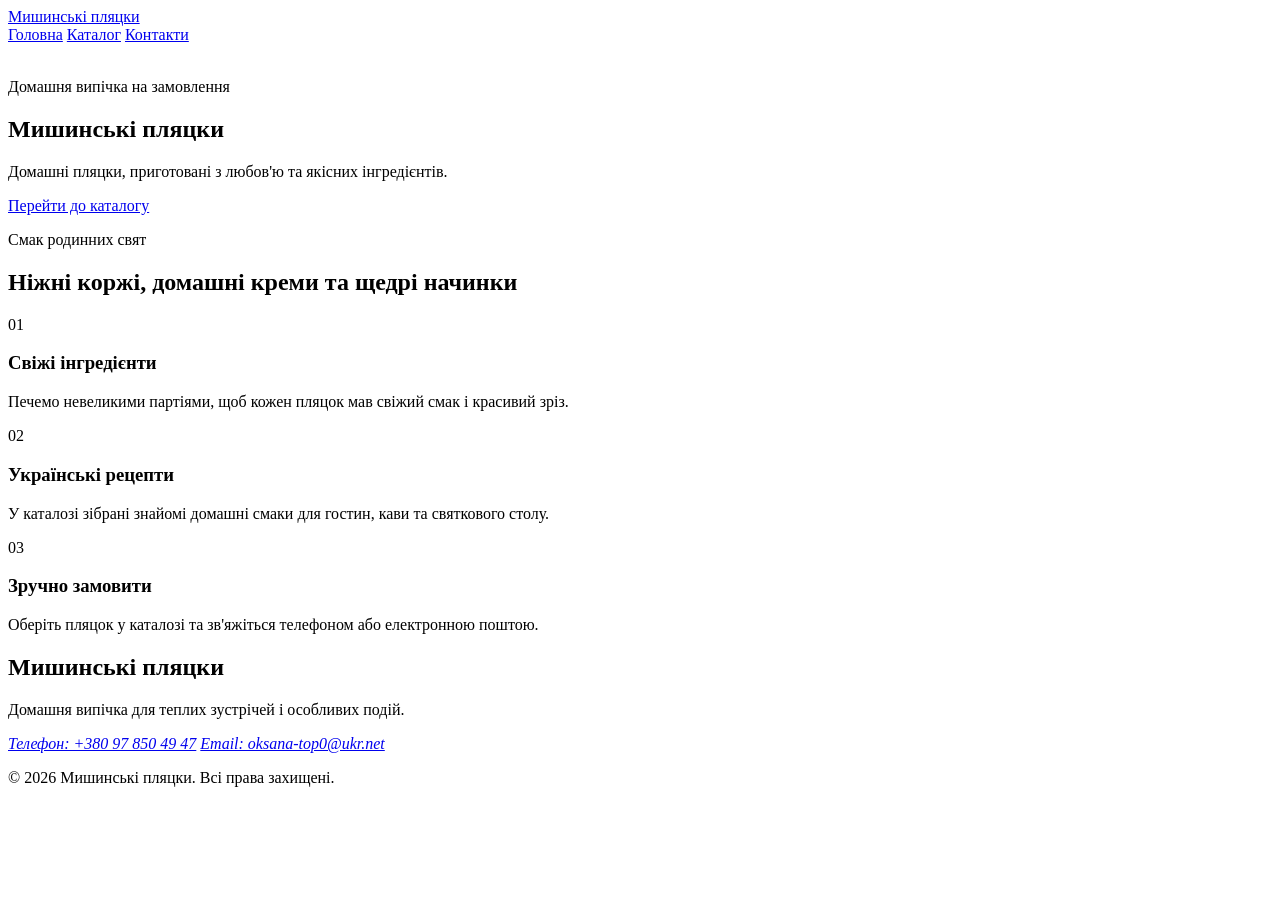
==== index.html @ a0d053a3 "Add files via upload" ====
<!DOCTYPE html>
<html lang="uk"><head>
<meta http-equiv="content-type" content="text/html; charset=UTF-8">
    <meta charset="UTF-8">
    <meta name="viewport" content="width=device-width, initial-scale=1.0">
    <meta name="description" content="Мишинські пляцки - домашні пляцки, приготовані з любов'ю та якісних інгредієнтів. Замовляйте свіжу випічку для родини й свят.">
    <meta name="theme-color" content="#f7ead6">
    <meta property="og:title" content="Мишинські пляцки">
    <meta property="og:description" content="Домашні пляцки, приготовані з любов'ю та якісних інгредієнтів.">
    <meta property="og:type" content="website">
    <meta property="og:image" content="https://images.unsplash.com/photo-1606890737304-57a1ca8a5b62?auto=format&amp;fit=crop&amp;w=1200&amp;q=80">
    <title>Мишинські пляцки | Домашня випічка</title>
    <link rel="preconnect" href="https://fonts.googleapis.com/">
    <link rel="preconnect" href="https://fonts.gstatic.com/" crossorigin="">
    <link href="%D0%9C%D0%B8%D1%88%D0%B8%D0%BD%D1%81%D1%8C%D0%BA%D1%96%20%D0%BF%D0%BB%D1%8F%D1%86%D0%BA%D0%B8%20_%20%D0%94%D0%BE%D0%BC%D0%B0%D1%88%D0%BD%D1%8F%20%D0%B2%D0%B8%D0%BF%D1%96%D1%87%D0%BA%D0%B0_files/css2_CL7H.css" rel="stylesheet">
    <link rel="stylesheet" href="%D0%9C%D0%B8%D1%88%D0%B8%D0%BD%D1%81%D1%8C%D0%BA%D1%96%20%D0%BF%D0%BB%D1%8F%D1%86%D0%BA%D0%B8%20_%20%D0%94%D0%BE%D0%BC%D0%B0%D1%88%D0%BD%D1%8F%20%D0%B2%D0%B8%D0%BF%D1%96%D1%87%D0%BA%D0%B0_files/styles_CL7H.css">
  </head>
  <body>
    <header class="site-header">
      <a aria-label="Мишинські пляцки - головна" class="logo" href="https://joyful-pixie-0ec0be.netlify.app/">
        Мишинські пляцки
      </a>
      <nav class="main-nav" aria-label="Головна навігація">
        <a aria-current="page" href="https://joyful-pixie-0ec0be.netlify.app/">Головна</a>
        <a href="https://joyful-pixie-0ec0be.netlify.app/catalog">Каталог</a>
        <a href="#contacts">Контакти</a>
      </nav>
    </header>

    <main>
      <section class="hero" aria-labelledby="hero-title">
        <div class="hero__media" aria-hidden="true">
          <img src="%D0%9C%D0%B8%D1%88%D0%B8%D0%BD%D1%81%D1%8C%D0%BA%D1%96%20%D0%BF%D0%BB%D1%8F%D1%86%D0%BA%D0%B8%20_%20%D0%94%D0%BE%D0%BC%D0%B0%D1%88%D0%BD%D1%8F%20%D0%B2%D0%B8%D0%BF%D1%96%D1%87%D0%BA%D0%B0_files/photo-1606890737304-57a1ca8a5b62_CL7H.avif" alt="">
        </div>
        <div class="hero__content">
          <p class="eyebrow">Домашня випічка на замовлення</p>
          <h1 id="hero-title">Мишинські пляцки</h1>
          <p class="hero__text">
            Домашні пляцки, приготовані з любов'ю та якісних інгредієнтів.
          </p>
          <a class="button button--primary" href="https://joyful-pixie-0ec0be.netlify.app/catalog">Перейти до каталогу</a>
        </div>
      </section>

      <section class="intro-section" aria-label="Про випічку">
        <div class="intro-copy">
          <p class="eyebrow">Смак родинних свят</p>
          <h2>Ніжні коржі, домашні креми та щедрі начинки</h2>
        </div>
        <div class="intro-grid">
          <article>
            <span>01</span>
            <h3>Свіжі інгредієнти</h3>
            <p>Печемо невеликими партіями, щоб кожен пляцок мав свіжий смак і красивий зріз.</p>
          </article>
          <article>
            <span>02</span>
            <h3>Українські рецепти</h3>
            <p>У каталозі зібрані знайомі домашні смаки для гостин, кави та святкового столу.</p>
          </article>
          <article>
            <span>03</span>
            <h3>Зручно замовити</h3>
            <p>Оберіть пляцок у каталозі та зв'яжіться телефоном або електронною поштою.</p>
          </article>
        </div>
      </section>
    </main>

    <footer class="site-footer" id="contacts">
      <div>
        <h2>Мишинські пляцки</h2>
        <p>Домашня випічка для теплих зустрічей і особливих подій.</p>
      </div>
      <address>
        <a href="tel:+380978504947">Телефон: +380 97 850 49 47</a>
        <a href="mailto:oksana-top0@ukr.net">Email: oksana-top0@ukr.net</a>
      </address>
      <p class="copyright">© 2026 Мишинські пляцки. Всі права захищені.</p>
    </footer>
  

</body></html>
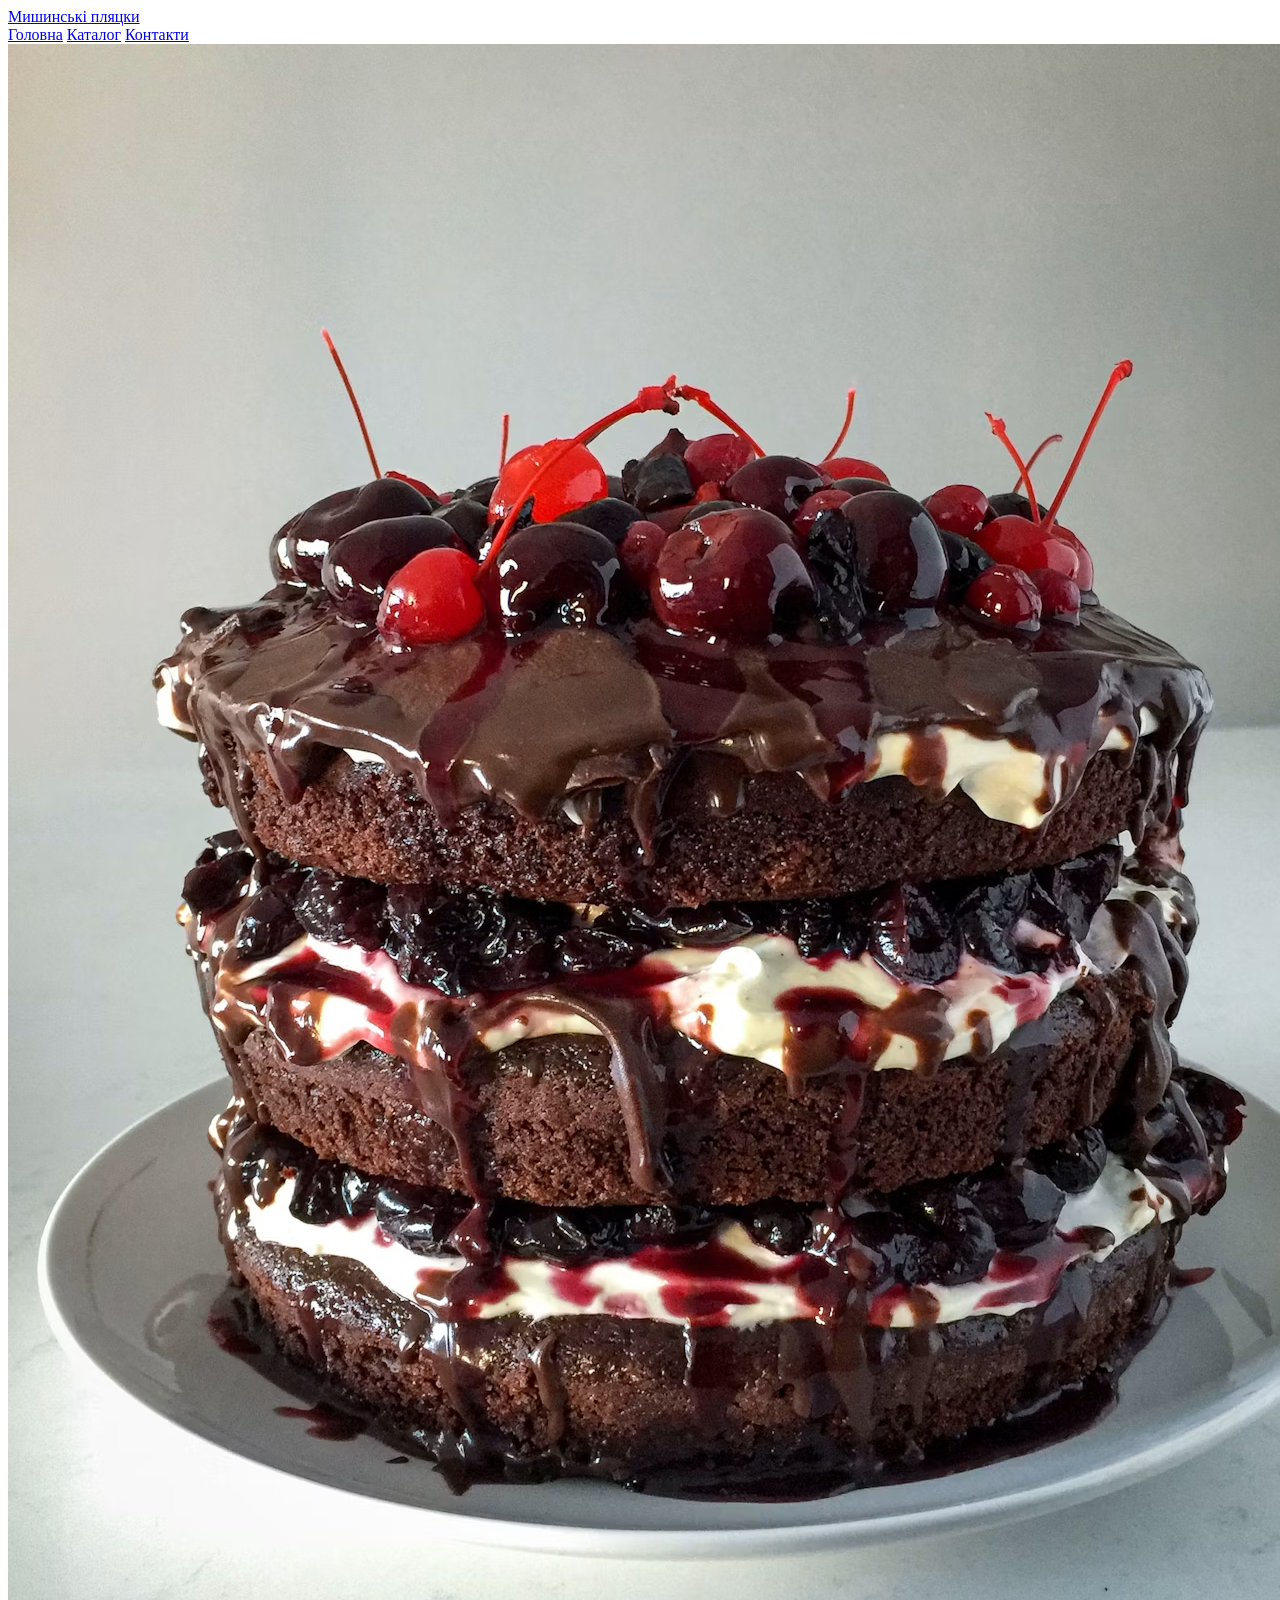
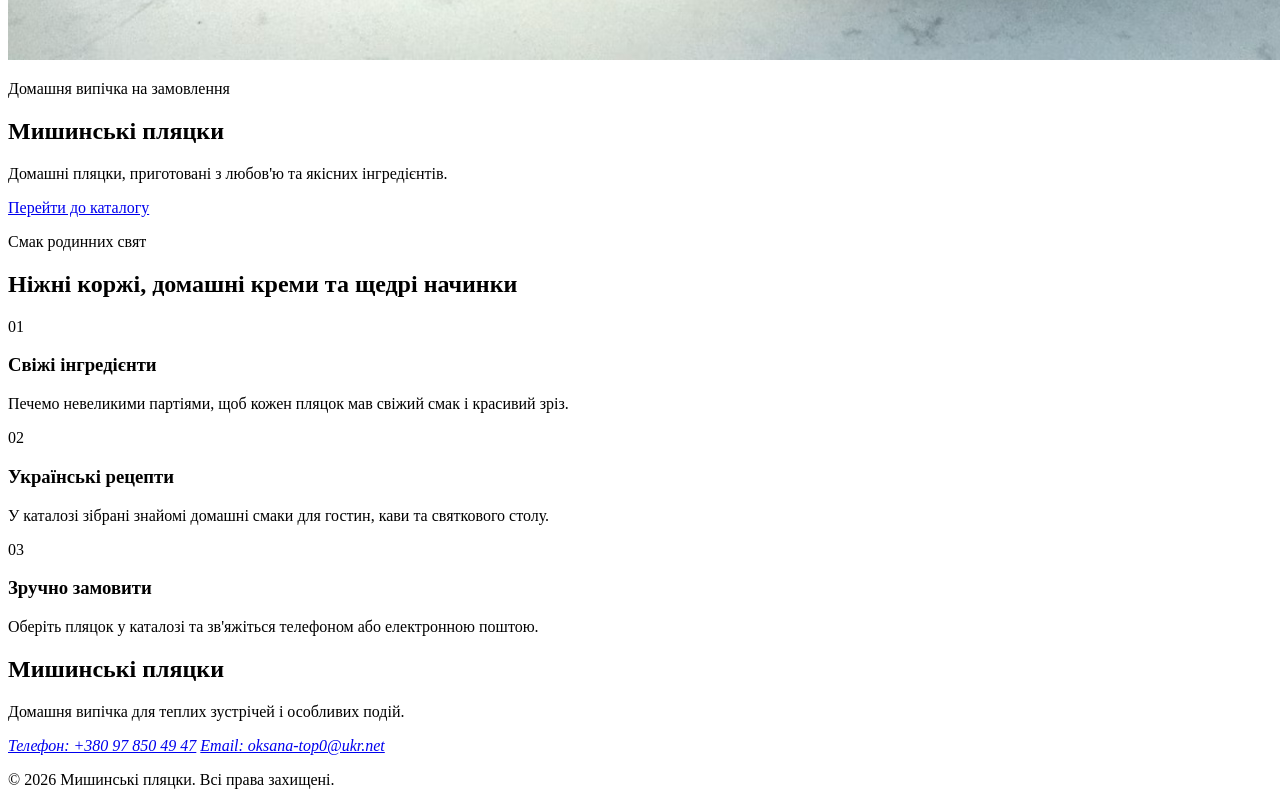
==== commit 6e5b818a: "Update index.html" ====
--- a/index.html
+++ b/index.html
@@ -30,7 +30,7 @@
     <main>
       <section class="hero" aria-labelledby="hero-title">
         <div class="hero__media" aria-hidden="true">
-          <img src="%D0%9C%D0%B8%D1%88%D0%B8%D0%BD%D1%81%D1%8C%D0%BA%D1%96%20%D0%BF%D0%BB%D1%8F%D1%86%D0%BA%D0%B8%20_%20%D0%94%D0%BE%D0%BC%D0%B0%D1%88%D0%BD%D1%8F%20%D0%B2%D0%B8%D0%BF%D1%96%D1%87%D0%BA%D0%B0_files/photo-1606890737304-57a1ca8a5b62_CL7H.avif" alt="">
+          <img src="imagestort.jpg.avif" alt="">
         </div>
         <div class="hero__content">
           <p class="eyebrow">Домашня випічка на замовлення</p>
@@ -80,4 +80,4 @@
     </footer>
   
 
-</body></html>+</body></html>
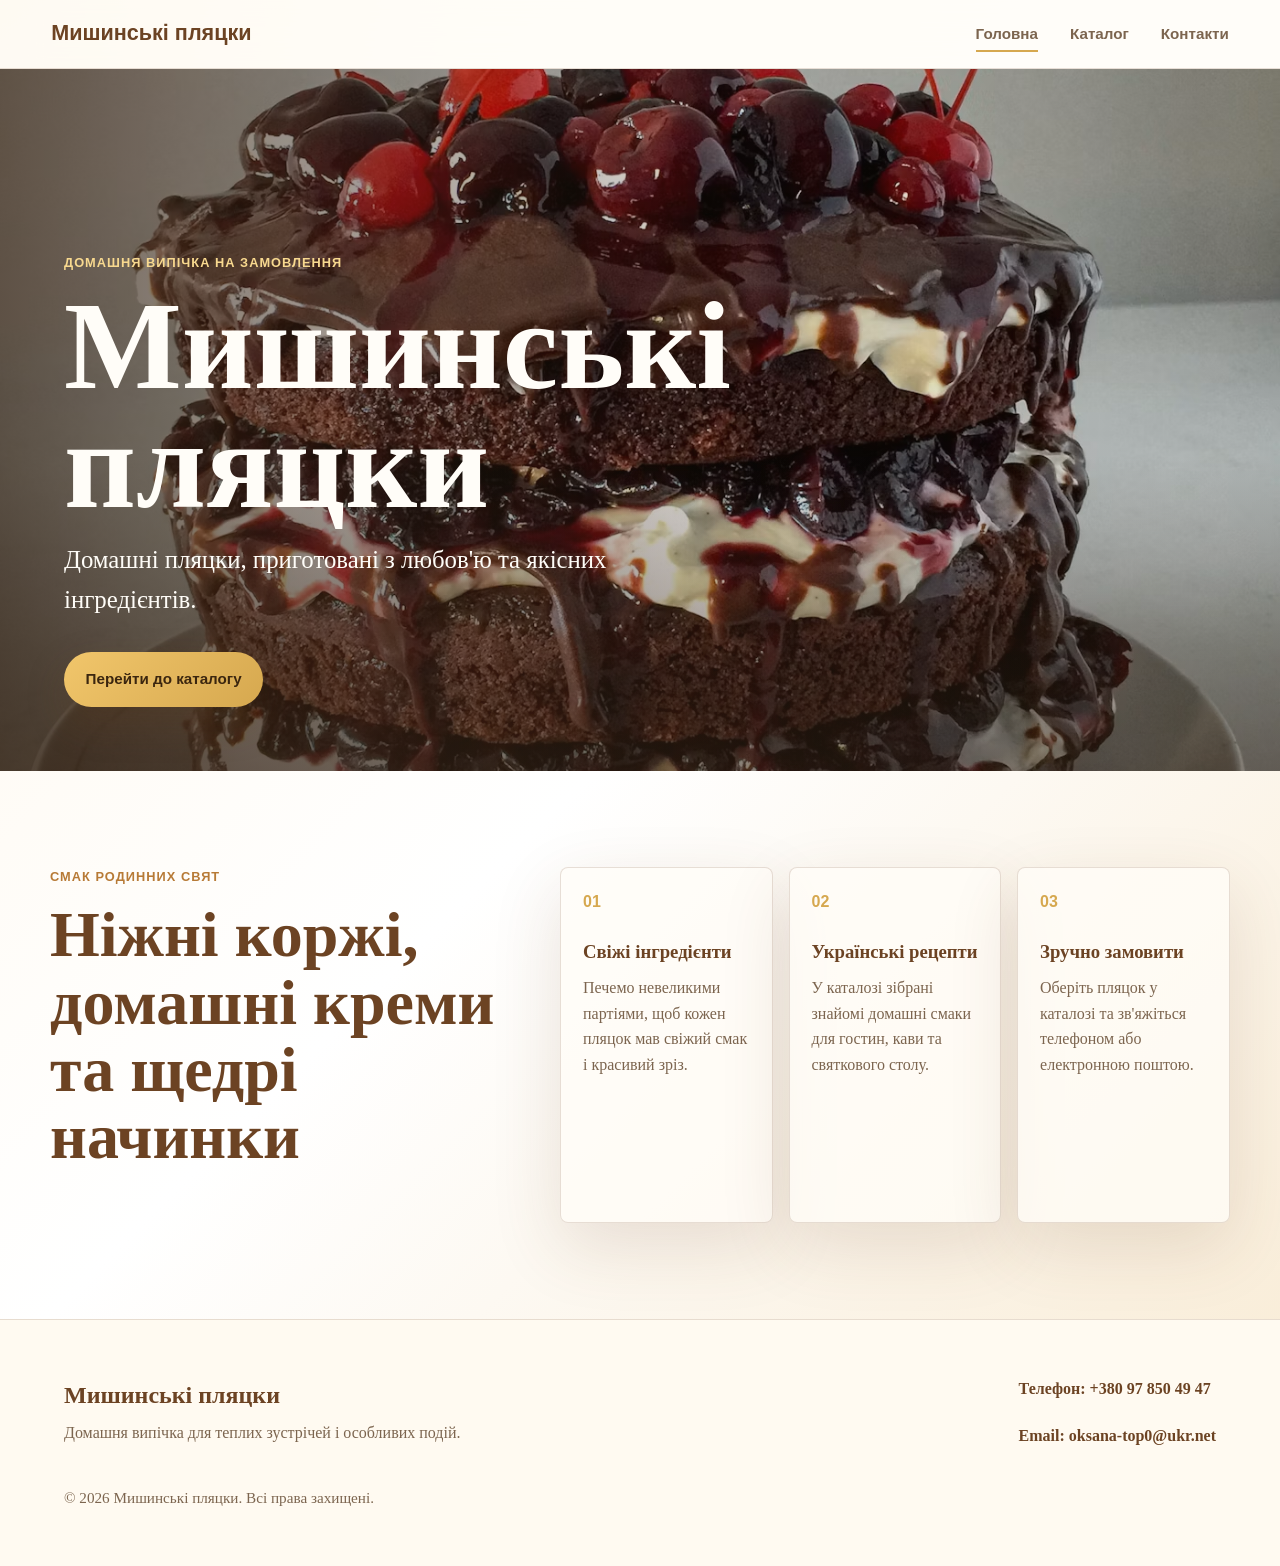
==== commit 53c3af9b: "Update index.html" ====
--- a/index.html
+++ b/index.html
@@ -12,8 +12,7 @@
     <title>Мишинські пляцки | Домашня випічка</title>
     <link rel="preconnect" href="https://fonts.googleapis.com/">
     <link rel="preconnect" href="https://fonts.gstatic.com/" crossorigin="">
-    <link href="%D0%9C%D0%B8%D1%88%D0%B8%D0%BD%D1%81%D1%8C%D0%BA%D1%96%20%D0%BF%D0%BB%D1%8F%D1%86%D0%BA%D0%B8%20_%20%D0%94%D0%BE%D0%BC%D0%B0%D1%88%D0%BD%D1%8F%20%D0%B2%D0%B8%D0%BF%D1%96%D1%87%D0%BA%D0%B0_files/css2_CL7H.css" rel="stylesheet">
-    <link rel="stylesheet" href="%D0%9C%D0%B8%D1%88%D0%B8%D0%BD%D1%81%D1%8C%D0%BA%D1%96%20%D0%BF%D0%BB%D1%8F%D1%86%D0%BA%D0%B8%20_%20%D0%94%D0%BE%D0%BC%D0%B0%D1%88%D0%BD%D1%8F%20%D0%B2%D0%B8%D0%BF%D1%96%D1%87%D0%BA%D0%B0_files/styles_CL7H.css">
+    <link rel="stylesheet" href="styles.css">
   </head>
   <body>
     <header class="site-header">
--- a/styles.css
+++ b/styles.css
@@ -0,0 +1,405 @@
+:root {
+  --cream: #fff7ea;
+  --cream-deep: #f6e6cb;
+  --white: #fffdf8;
+  --caramel: #b77a36;
+  --gold: #d6a84f;
+  --brown: #6c4323;
+  --ink: #342315;
+  --muted: #7c654f;
+  --line: rgba(108, 67, 35, 0.16);
+  --shadow: 0 24px 70px rgba(108, 67, 35, 0.14);
+}
+
+* {
+  box-sizing: border-box;
+}
+
+html {
+  scroll-behavior: smooth;
+}
+
+body {
+  margin: 0;
+  background:
+    radial-gradient(circle at top left, rgba(214, 168, 79, 0.19), transparent 28rem),
+    linear-gradient(135deg, var(--cream), #ffffff 48%, #f8ead2);
+  color: var(--ink);
+  font-family: "Literata", Georgia, serif;
+  line-height: 1.6;
+}
+
+img {
+  display: block;
+  max-width: 100%;
+}
+
+a {
+  color: inherit;
+  text-decoration: none;
+}
+
+.site-header {
+  position: sticky;
+  top: 0;
+  z-index: 10;
+  display: flex;
+  align-items: center;
+  justify-content: space-between;
+  gap: 1rem;
+  padding: 1rem clamp(1rem, 4vw, 4rem);
+  border-bottom: 1px solid var(--line);
+  background: rgba(255, 253, 248, 0.86);
+  backdrop-filter: blur(18px);
+}
+
+.logo,
+.button,
+.main-nav {
+  font-family: "Comfortaa", sans-serif;
+}
+
+.logo {
+  color: var(--brown);
+  font-size: clamp(1rem, 2vw, 1.35rem);
+  font-weight: 700;
+}
+
+.main-nav {
+  display: flex;
+  align-items: center;
+  gap: clamp(0.75rem, 3vw, 2rem);
+  color: var(--muted);
+  font-size: 0.95rem;
+  font-weight: 700;
+}
+
+.main-nav a {
+  position: relative;
+  padding: 0.35rem 0;
+}
+
+.main-nav a::after {
+  position: absolute;
+  right: 0;
+  bottom: 0;
+  left: 0;
+  height: 2px;
+  background: var(--gold);
+  content: "";
+  transform: scaleX(0);
+  transform-origin: left;
+  transition: transform 180ms ease;
+}
+
+.main-nav a:hover::after,
+.main-nav a[aria-current="page"]::after {
+  transform: scaleX(1);
+}
+
+.hero {
+  position: relative;
+  min-height: 78vh;
+  display: grid;
+  align-items: end;
+  padding: clamp(5rem, 10vw, 8rem) clamp(1rem, 5vw, 5rem) clamp(2rem, 6vw, 4rem);
+  overflow: hidden;
+}
+
+.hero__media {
+  position: absolute;
+  inset: 0;
+}
+
+.hero__media::after {
+  position: absolute;
+  inset: 0;
+  background:
+    linear-gradient(90deg, rgba(52, 35, 21, 0.72), rgba(52, 35, 21, 0.16) 58%),
+    linear-gradient(0deg, rgba(52, 35, 21, 0.5), transparent 45%);
+  content: "";
+}
+
+.hero__media img {
+  width: 100%;
+  height: 100%;
+  object-fit: cover;
+}
+
+.hero__content {
+  position: relative;
+  width: min(720px, 100%);
+  color: var(--white);
+  animation: rise-in 700ms ease both;
+}
+
+.eyebrow {
+  margin: 0 0 0.9rem;
+  color: var(--caramel);
+  font-family: "Comfortaa", sans-serif;
+  font-size: 0.8rem;
+  font-weight: 700;
+  letter-spacing: 0.08em;
+  text-transform: uppercase;
+}
+
+.hero .eyebrow {
+  color: #f8d98f;
+}
+
+h1,
+h2,
+h3,
+p {
+  margin-top: 0;
+}
+
+h1 {
+  margin-bottom: 1rem;
+  font-size: clamp(3.2rem, 11vw, 7.8rem);
+  line-height: 0.95;
+}
+
+.hero__text {
+  max-width: 620px;
+  margin-bottom: 2rem;
+  font-size: clamp(1.15rem, 2vw, 1.55rem);
+}
+
+.button {
+  display: inline-flex;
+  align-items: center;
+  justify-content: center;
+  min-height: 3.35rem;
+  padding: 0.95rem 1.35rem;
+  border: 0;
+  border-radius: 999px;
+  cursor: pointer;
+  font-size: 0.95rem;
+  font-weight: 700;
+  transition:
+    transform 180ms ease,
+    box-shadow 180ms ease,
+    background 180ms ease;
+}
+
+.button--primary {
+  background: linear-gradient(135deg, #f1c66b, var(--gold));
+  box-shadow: 0 16px 38px rgba(91, 55, 18, 0.25);
+  color: #3b260f;
+}
+
+.button:hover,
+.product-card:hover .button {
+  transform: translateY(-3px);
+  box-shadow: 0 18px 42px rgba(91, 55, 18, 0.28);
+}
+
+.intro-section,
+.catalog-hero,
+.catalog-grid {
+  width: min(1180px, calc(100% - 2rem));
+  margin: 0 auto;
+}
+
+.intro-section {
+  display: grid;
+  grid-template-columns: minmax(0, 0.8fr) minmax(0, 1.2fr);
+  gap: clamp(1.5rem, 5vw, 4rem);
+  padding: clamp(3rem, 8vw, 6rem) 0;
+}
+
+.intro-copy h2,
+.catalog-hero h1 {
+  color: var(--brown);
+  font-size: clamp(2rem, 5vw, 4.4rem);
+  line-height: 1.05;
+}
+
+.intro-grid {
+  display: grid;
+  grid-template-columns: repeat(3, minmax(0, 1fr));
+  gap: 1rem;
+}
+
+.intro-grid article,
+.product-card {
+  border: 1px solid var(--line);
+  background: rgba(255, 253, 248, 0.76);
+  box-shadow: var(--shadow);
+}
+
+.intro-grid article {
+  padding: 1.35rem;
+  border-radius: 8px;
+}
+
+.intro-grid span {
+  color: var(--gold);
+  font-family: "Comfortaa", sans-serif;
+  font-weight: 700;
+}
+
+.intro-grid h3 {
+  margin: 1.4rem 0 0.5rem;
+  color: var(--brown);
+}
+
+.intro-grid p,
+.catalog-hero p,
+.product-card p,
+.site-footer p {
+  color: var(--muted);
+}
+
+.catalog-hero {
+  padding: clamp(3rem, 8vw, 6rem) 0 1.25rem;
+}
+
+.catalog-hero p {
+  max-width: 680px;
+  font-size: 1.08rem;
+}
+
+.catalog-grid {
+  display: grid;
+  grid-template-columns: repeat(4, minmax(0, 1fr));
+  gap: 1.15rem;
+  padding: 1rem 0 clamp(3rem, 8vw, 6rem);
+}
+
+.product-card {
+  display: grid;
+  overflow: hidden;
+  border-radius: 8px;
+  transition:
+    transform 200ms ease,
+    box-shadow 200ms ease;
+}
+
+.product-card:hover {
+  transform: translateY(-6px);
+  box-shadow: 0 30px 70px rgba(108, 67, 35, 0.2);
+}
+
+.product-card__image {
+  aspect-ratio: 4 / 3;
+  overflow: hidden;
+}
+
+.product-card__image img {
+  width: 100%;
+  height: 100%;
+  object-fit: cover;
+  transition: transform 400ms ease;
+}
+
+.product-card:hover img {
+  transform: scale(1.06);
+}
+
+.product-card__body {
+  display: grid;
+  gap: 0.8rem;
+  padding: 1.1rem;
+}
+
+.product-card h2 {
+  margin: 0;
+  color: var(--brown);
+  font-size: clamp(1.25rem, 2vw, 1.55rem);
+  line-height: 1.15;
+}
+
+.price {
+  color: var(--caramel);
+  font-family: "Comfortaa", sans-serif;
+  font-weight: 700;
+}
+
+.product-card .button {
+  width: 100%;
+  background: var(--brown);
+  color: var(--white);
+}
+
+.site-footer {
+  display: grid;
+  grid-template-columns: 1.1fr auto;
+  gap: 1.5rem;
+  padding: clamp(2rem, 5vw, 3.5rem) clamp(1rem, 5vw, 5rem);
+  border-top: 1px solid var(--line);
+  background: #fffaf1;
+}
+
+.site-footer h2 {
+  margin-bottom: 0.35rem;
+  color: var(--brown);
+}
+
+address {
+  display: grid;
+  gap: 0.55rem;
+  color: var(--brown);
+  font-style: normal;
+  font-weight: 600;
+}
+
+.copyright {
+  grid-column: 1 / -1;
+  margin: 0;
+  font-size: 0.95rem;
+}
+
+@keyframes rise-in {
+  from {
+    opacity: 0;
+    transform: translateY(24px);
+  }
+
+  to {
+    opacity: 1;
+    transform: translateY(0);
+  }
+}
+
+@media (max-width: 960px) {
+  .intro-section,
+  .site-footer {
+    grid-template-columns: 1fr;
+  }
+
+  .intro-grid,
+  .catalog-grid {
+    grid-template-columns: repeat(2, minmax(0, 1fr));
+  }
+}
+
+@media (max-width: 640px) {
+  .site-header {
+    align-items: flex-start;
+    flex-direction: column;
+  }
+
+  .main-nav {
+    width: 100%;
+    justify-content: space-between;
+  }
+
+  .hero {
+    min-height: 72vh;
+  }
+
+  h1 {
+    font-size: clamp(3rem, 18vw, 4.8rem);
+  }
+
+  .intro-grid,
+  .catalog-grid {
+    grid-template-columns: 1fr;
+  }
+
+  .product-card__body {
+    padding: 1rem;
+  }
+}
